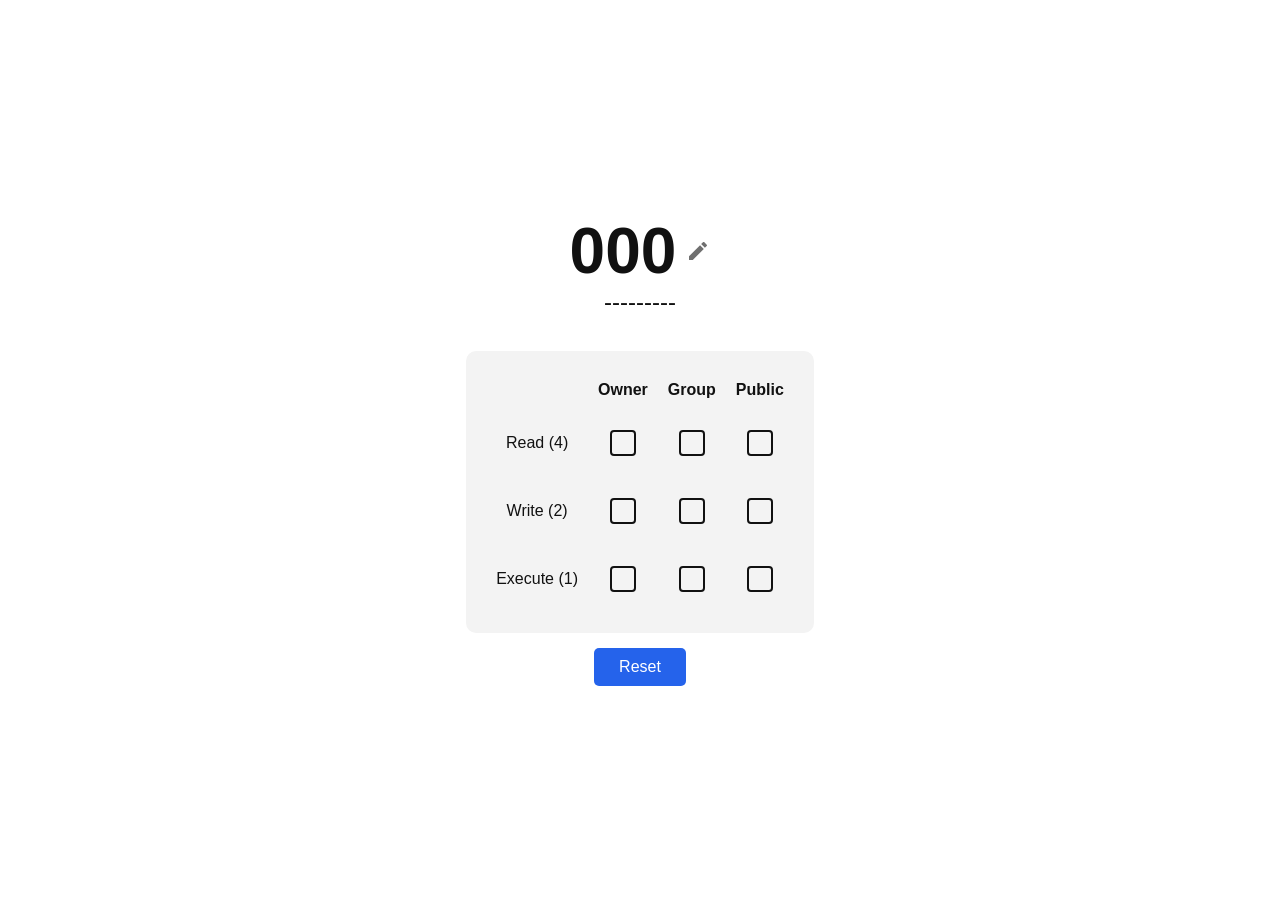
==== chmod-calculator.html @ 49e83a9e "App Ready" ====
<!DOCTYPE html>
<html lang="en">

<head>
  <meta charset="UTF-8">
  <meta name="viewport" content="width=device-width, initial-scale=1.0">
  <title>Chmod Calculator</title>

  <!-- PWA Manifest -->
  <link rel="manifest" href="manifest.json">

  <style>
    :root {
      --bg: #ffffff;
      --text: #111;
      --card: #f3f3f3;
      --accent: #2563eb;
    }

    @media (prefers-color-scheme: dark) {
      :root {
        --bg: #121212;
        --text: #f5f5f5;
        --card: #1e1e1e;
      }
    }

    body {
      margin: 0;
      font-family: Arial, sans-serif;
      background: var(--bg);
      color: var(--text);
      display: flex;
      flex-direction: column;
      align-items: center;
      justify-content: center;
      height: 100vh;
      transition: 0.3s;
      overflow: hidden;
    }

    h1 {
      font-size: 4rem;
      margin: 0;
    }

    .result-container {
      display: flex;
      flex-direction: column;
      align-items: center;
      justify-content: center;
      position: relative;
    }

    .octal-container {
      display: flex;
      align-items: center;
      gap: 10px;
    }

    #octal-input {
      font-size: 4rem;
      width: 120px;
      text-align: center;
      border: 2px solid var(--accent);
      border-radius: 8px;
      background: var(--bg);
      color: var(--text);
      display: none;
    }

    .edit-icon {
      cursor: pointer;
      fill: var(--text);
      width: 24px;
      height: 24px;
      opacity: 0.6;
      transition: 0.2s;
    }

    .edit-icon:hover {
      opacity: 1;
    }

    .error-msg {
      color: #ef4444;
      font-size: 0.9rem;
      margin-top: 5px;
      height: 1.2rem;
    }

    .symbolic {
      font-size: 1.5rem;
      margin-bottom: 10px;
    }

    .container {
      background: var(--card);
      padding: 20px;
      border-radius: 10px;
    }

    table {
      border-collapse: collapse;
    }

    td,
    th {
      padding: 10px;
      text-align: center;
    }

    .cb-wrap {
      display: inline-flex;
      align-items: center;
      justify-content: center;
      width: 48px;
      height: 48px;
      /* 👈 big tap target */
      cursor: pointer;
    }

    .cb-wrap input {
      display: none;
    }

    .cb-wrap span {
      width: 22px;
      height: 22px;
      border: 2px solid var(--text);
      border-radius: 4px;
      display: inline-block;
      position: relative;
    }

    /* Checked state */
    .cb-wrap input:checked+span {
      background: var(--accent);
      border-color: var(--accent);
    }

    .cb-wrap input:checked+span::after {
      content: "";
      position: absolute;
      left: 6px;
      top: 2px;
      width: 6px;
      height: 12px;
      border: solid white;
      border-width: 0 2px 2px 0;
      transform: rotate(45deg);
    }

    button {
      margin-top: 15px;
      padding: 10px 25px;
      border: none;
      background: var(--accent);
      color: white;
      border-radius: 5px;
      cursor: pointer;
      font-size: 16px;
    }

    .action-container {
      display: flex;
      align-items: center;
      justify-content: center;
    }
  </style>
</head>

<body>

  <main>

    <div class="result-container">
      <div class="octal-container">
        <h1 id="octal">000</h1>
        <input type="text" id="octal-input" maxlength="3" placeholder="755">
        <svg class="edit-icon" id="edit-btn" viewBox="0 0 24 24">
          <path d="M3 17.25V21h3.75L17.81 9.94l-3.75-3.75L3 17.25zM20.71 7.04c.39-.39.39-1.02 0-1.41l-2.34-2.34c-.39-.39-1.02-.39-1.41 0l-1.83 1.83 3.75 3.75 1.83-1.83z" />
        </svg>
      </div>
      <div class="symbolic" id="symbolic">---------</div>
      <div class="error-msg" id="error-msg"></div>
    </div>

    <div class="container">
      <table>
        <tr>
          <th></th>
          <th>Owner</th>
          <th>Group</th>
          <th>Public</th>
        </tr>

        <tr>
          <td>Read (4)</td>
          <td>
            <label class="cb-wrap">
              <input type="checkbox" data-col="0" data-val="4">
              <span></span>
            </label>
          </td>
          <td>
            <label class="cb-wrap">
              <input type="checkbox" data-col="1" data-val="4">
              <span></span>
            </label>
          </td>
          <td>
            <label class="cb-wrap">
              <input type="checkbox" data-col="2" data-val="4">
              <span></span>
            </label>
          </td>
        </tr>

        <tr>
          <td>Write (2)</td>
          <td>
            <label class="cb-wrap">
              <input type="checkbox" data-col="0" data-val="2">
              <span></span>
            </label>
          </td>
          <td>
            <label class="cb-wrap">
              <input type="checkbox" data-col="1" data-val="2">
              <span></span>
            </label>
          </td>
          <td>
            <label class="cb-wrap">
              <input type="checkbox" data-col="2" data-val="2">
              <span></span>
            </label>
          </td>
        </tr>

        <tr>
          <td>Execute (1)</td>
          <td>
            <label class="cb-wrap">
              <input type="checkbox" data-col="0" data-val="1">
              <span></span>
            </label>
          </td>
          <td>
            <label class="cb-wrap">
              <input type="checkbox" data-col="1" data-val="1">
              <span></span>
            </label>
          </td>
          <td>
            <label class="cb-wrap">
              <input type="checkbox" data-col="2" data-val="1">
              <span></span>
            </label>
          </td>
        </tr>
      </table>
    </div>


    <div class="action-container">
      <button class="toggle" onclick="resetState()">Reset</button>
    </div>
  </main>

  <script>
    const STORAGE_KEY = "chmod-state";

    const checkboxes = document.querySelectorAll("input[type=checkbox]");
    const octalDisplay = document.getElementById("octal");
    const octalInput = document.getElementById("octal-input");
    const editBtn = document.getElementById("edit-btn");
    const errorMsg = document.getElementById("error-msg");

    const pencilPath = "M3 17.25V21h3.75L17.81 9.94l-3.75-3.75L3 17.25zM20.71 7.04c.39-.39.39-1.02 0-1.41l-2.34-2.34c-.39-.39-1.02-.39-1.41 0l-1.83 1.83 3.75 3.75 1.83-1.83z";
    const xPath = "M19 6.41L17.59 5 12 10.59 6.41 5 5 6.41 10.59 12 5 17.59 6.41 19 12 13.41 17.59 19 19 17.59 13.41 12z";

    let isEditing = false;

    function updateEditIcon() {
      const path = editBtn.querySelector("path");
      path.setAttribute("d", isEditing ? xPath : pencilPath);
    }

    editBtn.addEventListener("click", () => {
      isEditing = !isEditing;
      updateEditIcon();
      if (isEditing) {
        octalInput.value = octalDisplay.textContent;
        octalDisplay.style.display = "none";
        octalInput.style.display = "block";
        octalInput.focus();
      } else {
        saveEdit();
      }
    });

    octalInput.addEventListener("keydown", (e) => {
      if (e.key === "Enter") {
        saveEdit();
      } else if (e.key === "Escape") {
        cancelEdit();
      }
    });

    octalInput.addEventListener("input", () => {
      validateAndSync();
    });

    function saveEdit() {
      if (validateAndSync()) {
        isEditing = false;
        updateEditIcon();
        octalDisplay.style.display = "block";
        octalInput.style.display = "none";
      }
    }

    function cancelEdit() {
      isEditing = false;
      updateEditIcon();
      octalDisplay.style.display = "block";
      octalInput.style.display = "none";
      errorMsg.textContent = "";
      update();
    }

    function validateAndSync() {
      const val = octalInput.value;
      if (val.length === 3 && /^[0-7]{3}$/.test(val)) {
        errorMsg.textContent = "";
        const digits = val.split("").map(Number);

        checkboxes.forEach(cb => {
          const col = parseInt(cb.dataset.col);
          const bitVal = parseInt(cb.dataset.val);
          cb.checked = (digits[col] & bitVal) !== 0;
        });

        update();
        saveState();
        return true;
      } else {
        if (val.length > 0) {
          errorMsg.textContent = "Invalid chmod: 3 digits, each 0-7";
        } else {
          errorMsg.textContent = "";
        }
        return false;
      }
    }

    // Load saved state on startup
    function loadState() {
      const saved = JSON.parse(localStorage.getItem(STORAGE_KEY) || "[]");

      checkboxes.forEach((cb, index) => {
        cb.checked = saved[index] || false;
      });

      update(); // refresh UI
    }

    // Save state whenever something changes
    function saveState() {
      const state = Array.from(checkboxes).map(cb => cb.checked);
      localStorage.setItem(STORAGE_KEY, JSON.stringify(state));
    }

    // Attach listeners
    checkboxes.forEach(cb => {
      cb.addEventListener("change", () => {
        update();
        saveState();
      });
    });

    function update() {
      let cols = [0, 0, 0];

      checkboxes.forEach(cb => {
        if (cb.checked) {
          let col = cb.dataset.col;
          let val = parseInt(cb.dataset.val);
          cols[col] += val;
        }
      });

      function toSymbol(n) {
        return [
          (n & 4) ? "r" : "-",
          (n & 2) ? "w" : "-",
          (n & 1) ? "x" : "-"
        ].join("");
      }

      let octal = cols.join("");
      let symbolic = cols.map(toSymbol).join("");

      document.getElementById("octal").textContent = octal;
      if (!isEditing) {
        octalInput.value = octal;
      }
      document.getElementById("symbolic").textContent = symbolic;
    }

    function resetState() {
      localStorage.removeItem(STORAGE_KEY);
      checkboxes.forEach(cb => cb.checked = false);
      update();
    }

    // Init
    loadState();

    // PWA setup (unchanged)
    const manifest = {
      name: "Chmod Calculator",
      short_name: "ChmodCalc",
      start_url: ".",
      display: "standalone",
      background_color: "#ffffff",
      theme_color: "#2563eb",
      icons: []
    };

    const blob = new Blob([JSON.stringify(manifest)], { type: 'application/json' });
    const manifestURL = URL.createObjectURL(blob);
    document.querySelector('link[rel="manifest"]').setAttribute('href', manifestURL);

    if ('serviceWorker' in navigator) {
      const swCode = `
      self.addEventListener('install', e => self.skipWaiting());
      self.addEventListener('fetch', e => {
        e.respondWith(fetch(e.request).catch(() => caches.match(e.request)));
      });
    `;
      const swBlob = new Blob([swCode], { type: 'text/javascript' });
      const swURL = URL.createObjectURL(swBlob);
      navigator.serviceWorker.register(swURL);
    }
  </script>

</body>

</html>
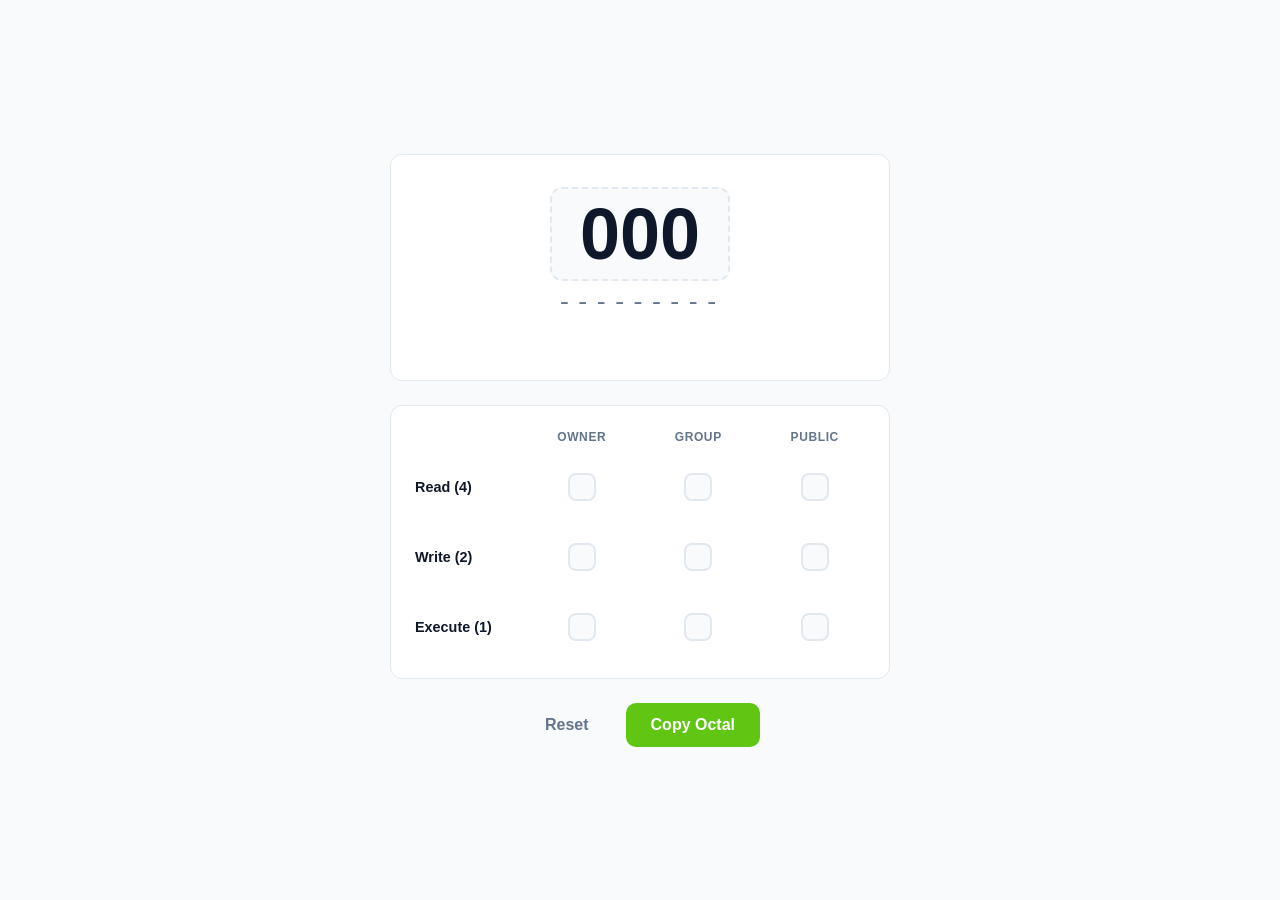
==== commit 21f7bc76: "Added major UI updates" ====
--- a/chmod-calculator.html
+++ b/chmod-calculator.html
@@ -1,6 +1,5 @@
 <!DOCTYPE html>
 <html lang="en">
-
 <head>
   <meta charset="UTF-8">
   <meta name="viewport" content="width=device-width, initial-scale=1.0">
@@ -11,261 +10,351 @@
 
   <style>
     :root {
-      --bg: #ffffff;
-      --text: #111;
-      --card: #f3f3f3;
-      --accent: #2563eb;
+      --bg: #f8fafc;
+      --fg: #0f172a;
+      --card-bg: #ffffff;
+      --accent: #61c514;
+      --accent-hover: #53ac12;
+      --border: #e2e8f0;
+      --muted: #64748b;
+      --error: #ef4444;
+      --success: #22c55e;
+      --shadow: 0 4px 6px -1px rgb(0 0 0 / 0.1), 0 2px 4px -2px rgb(0 0 0 / 0.1);
+      --radius: 12px;
+      --font-mono: 'JetBrains Mono', 'Fira Code', 'Courier New', monospace;
     }
 
     @media (prefers-color-scheme: dark) {
       :root {
-        --bg: #121212;
-        --text: #f5f5f5;
-        --card: #1e1e1e;
-      }
+        --bg: #0f172a;
+        --fg: #f8fafc;
+        --card-bg: #1e293b;
+        --border: #334155;
+        --muted: #94a3b8;
+        --shadow: 0 10px 15px -3px rgb(0 0 0 / 0.3), 0 4px 6px -4px rgb(0 0 0 / 0.3);
+      }
+    }
+
+    * {
+      box-sizing: border-box;
+      -webkit-tap-highlight-color: transparent;
     }
 
     body {
       margin: 0;
-      font-family: Arial, sans-serif;
+      font-family: -apple-system, BlinkMacSystemFont, "Segoe UI", Roboto, Helvetica, Arial, sans-serif;
       background: var(--bg);
-      color: var(--text);
+      color: var(--fg);
       display: flex;
       flex-direction: column;
       align-items: center;
       justify-content: center;
-      height: 100vh;
-      transition: 0.3s;
-      overflow: hidden;
-    }
-
-    h1 {
-      font-size: 4rem;
-      margin: 0;
-    }
-
-    .result-container {
+      min-height: 100vh;
+      transition: background 0.3s, color 0.3s;
+      padding: 20px;
+    }
+
+    main {
+      width: 100%;
+      max-width: 500px;
       display: flex;
       flex-direction: column;
+      gap: 24px;
+    }
+
+    .result-card {
+      background: var(--card-bg);
+      padding: 32px;
+      border-radius: var(--radius);
+      text-align: center;
+      border: 1px solid var(--border);
+    }
+
+    .octal-row {
+      display: flex;
       align-items: center;
       justify-content: center;
+      gap: 12px;
+      margin-bottom: 8px;
+    }
+
+    #octal-input {
+      font-size: 4.5rem;
+      font-weight: 800;
+      width: 180px;
+      text-align: center;
+      border: 2px dashed var(--border);
+      border-radius: var(--radius);
+      background: var(--bg);
+      color: var(--fg);
+      display: inline-block;
+      font-family: inherit;
+      font-variant-numeric: tabular-nums;
+      outline: none;
+      padding: 4px;
+      margin: 0;
+      transition: all 0.2s;
+    }
+
+    #octal-input:focus {
+      border-color: var(--accent);
+      background: var(--card-bg);
+      box-shadow: 0 0 0 3px rgba(97, 197, 20, 0.2);
+    }
+
+    #octal-input:hover {
+      border-color: var(--muted);
+    }
+
+    #symbolic {
+      font-family: var(--font-mono);
+      font-size: 1.5rem;
+      color: var(--muted);
+      letter-spacing: 4px;
+      font-weight: 500;
+    }
+
+    #error-msg {
+      color: var(--error);
+      font-size: 0.875rem;
+      margin-top: 12px;
+      min-height: 1.25rem;
+      font-weight: 500;
+    }
+
+    .permissions-card {
+      background: var(--card-bg);
+      padding: 24px;
+      border-radius: var(--radius);
+      border: 1px solid var(--border);
+    }
+
+    .grid {
+      display: grid;
+      grid-template-columns: 1fr 1fr 1fr 1fr;
+      gap: 16px;
+      align-items: center;
+    }
+
+    .grid-header {
+      font-weight: 600;
+      color: var(--muted);
+      text-transform: uppercase;
+      font-size: 0.75rem;
+      letter-spacing: 0.05em;
+      text-align: center;
+    }
+
+    .perm-label {
+      font-weight: 600;
+      font-size: 0.9rem;
+    }
+
+    .cb-cell {
+      display: flex;
+      justify-content: center;
+    }
+
+    .custom-cb {
       position: relative;
-    }
-
-    .octal-container {
+      width: 54px;
+      height: 54px;
+      cursor: pointer;
       display: flex;
       align-items: center;
-      gap: 10px;
-    }
-
-    #octal-input {
-      font-size: 4rem;
-      width: 120px;
-      text-align: center;
-      border: 2px solid var(--accent);
+      justify-content: center;
+    }
+
+    .custom-cb input {
+      position: absolute;
+      opacity: 0;
+      cursor: pointer;
+      height: 0;
+      width: 0;
+    }
+
+    .checkmark {
+      height: 28px;
+      width: 28px;
+      background-color: var(--bg);
+      border: 2px solid var(--border);
       border-radius: 8px;
-      background: var(--bg);
-      color: var(--text);
-      display: none;
-    }
-
-    .edit-icon {
-      cursor: pointer;
-      fill: var(--text);
-      width: 24px;
-      height: 24px;
-      opacity: 0.6;
-      transition: 0.2s;
-    }
-
-    .edit-icon:hover {
-      opacity: 1;
-    }
-
-    .error-msg {
-      color: #ef4444;
-      font-size: 0.9rem;
-      margin-top: 5px;
-      height: 1.2rem;
-    }
-
-    .symbolic {
-      font-size: 1.5rem;
-      margin-bottom: 10px;
-    }
-
-    .container {
-      background: var(--card);
-      padding: 20px;
-      border-radius: 10px;
-    }
-
-    table {
-      border-collapse: collapse;
-    }
-
-    td,
-    th {
-      padding: 10px;
-      text-align: center;
-    }
-
-    .cb-wrap {
-      display: inline-flex;
-      align-items: center;
-      justify-content: center;
-      width: 48px;
-      height: 48px;
-      /* 👈 big tap target */
-      cursor: pointer;
-    }
-
-    .cb-wrap input {
-      display: none;
-    }
-
-    .cb-wrap span {
-      width: 22px;
-      height: 22px;
-      border: 2px solid var(--text);
-      border-radius: 4px;
-      display: inline-block;
+      transition: all 0.2s cubic-bezier(0.4, 0, 0.2, 1);
       position: relative;
     }
 
-    /* Checked state */
-    .cb-wrap input:checked+span {
-      background: var(--accent);
+    .custom-cb:hover input ~ .checkmark {
       border-color: var(--accent);
     }
 
-    .cb-wrap input:checked+span::after {
+    .custom-cb input:checked ~ .checkmark {
+      background-color: var(--accent);
+      border-color: var(--accent);
+      transform: scale(1.1);
+    }
+
+    .checkmark:after {
       content: "";
       position: absolute;
-      left: 6px;
-      top: 2px;
+      display: none;
+      left: 8px;
+      top: 4px;
       width: 6px;
       height: 12px;
       border: solid white;
-      border-width: 0 2px 2px 0;
+      border-width: 0 2.5px 2.5px 0;
       transform: rotate(45deg);
     }
 
-    button {
-      margin-top: 15px;
-      padding: 10px 25px;
-      border: none;
+    .custom-cb input:checked ~ .checkmark:after {
+      display: block;
+    }
+
+    .actions {
+      display: flex;
+      gap: 12px;
+      justify-content: center;
+    }
+
+    button.btn {
+      padding: 12px 24px;
+      border-radius: 10px;
+      font-weight: 600;
+      font-size: 1rem;
+      cursor: pointer;
+      transition: all 0.2s;
+      border: 1px solid transparent;
+      outline: none;
+    }
+
+    .btn-primary {
       background: var(--accent);
       color: white;
-      border-radius: 5px;
-      cursor: pointer;
-      font-size: 16px;
-    }
-
-    .action-container {
-      display: flex;
-      align-items: center;
-      justify-content: center;
+    }
+
+    .btn-primary:hover {
+      background: var(--accent-hover);
+      transform: translateY(-1px);
+    }
+
+    .btn-outline {
+      background: transparent;
+      border-color: var(--border);
+      color: var(--muted);
+    }
+
+    .btn-outline:hover {
+      background: var(--bg);
+      color: var(--fg);
+      border-color: var(--muted);
+    }
+
+    @media (max-width: 480px) {
+      .octal-row {
+        gap: 8px;
+      }
+      .grid-header {
+        font-size: 0.65rem;
+      }
+      .perm-label {
+        font-size: 0.8rem;
+      }
+      #octal-input {
+        font-size: 3.5rem;
+        width: 140px;
+      }
+      .result-card {
+        padding: 24px 16px;
+      }
     }
   </style>
 </head>
-
 <body>
 
   <main>
-
-    <div class="result-container">
-      <div class="octal-container">
-        <h1 id="octal">000</h1>
-        <input type="text" id="octal-input" maxlength="3" placeholder="755">
-        <svg class="edit-icon" id="edit-btn" viewBox="0 0 24 24">
-          <path d="M3 17.25V21h3.75L17.81 9.94l-3.75-3.75L3 17.25zM20.71 7.04c.39-.39.39-1.02 0-1.41l-2.34-2.34c-.39-.39-1.02-.39-1.41 0l-1.83 1.83 3.75 3.75 1.83-1.83z" />
-        </svg>
+    <div class="result-card">
+      <div class="octal-row">
+        <input type="text" id="octal-input" maxlength="3" placeholder="000" autocomplete="off" aria-label="Octal value">
       </div>
-      <div class="symbolic" id="symbolic">---------</div>
-      <div class="error-msg" id="error-msg"></div>
+      <div id="symbolic">---------</div>
+      <div id="error-msg"></div>
     </div>
 
-    <div class="container">
-      <table>
-        <tr>
-          <th></th>
-          <th>Owner</th>
-          <th>Group</th>
-          <th>Public</th>
-        </tr>
-
-        <tr>
-          <td>Read (4)</td>
-          <td>
-            <label class="cb-wrap">
-              <input type="checkbox" data-col="0" data-val="4">
-              <span></span>
-            </label>
-          </td>
-          <td>
-            <label class="cb-wrap">
-              <input type="checkbox" data-col="1" data-val="4">
-              <span></span>
-            </label>
-          </td>
-          <td>
-            <label class="cb-wrap">
-              <input type="checkbox" data-col="2" data-val="4">
-              <span></span>
-            </label>
-          </td>
-        </tr>
-
-        <tr>
-          <td>Write (2)</td>
-          <td>
-            <label class="cb-wrap">
-              <input type="checkbox" data-col="0" data-val="2">
-              <span></span>
-            </label>
-          </td>
-          <td>
-            <label class="cb-wrap">
-              <input type="checkbox" data-col="1" data-val="2">
-              <span></span>
-            </label>
-          </td>
-          <td>
-            <label class="cb-wrap">
-              <input type="checkbox" data-col="2" data-val="2">
-              <span></span>
-            </label>
-          </td>
-        </tr>
-
-        <tr>
-          <td>Execute (1)</td>
-          <td>
-            <label class="cb-wrap">
-              <input type="checkbox" data-col="0" data-val="1">
-              <span></span>
-            </label>
-          </td>
-          <td>
-            <label class="cb-wrap">
-              <input type="checkbox" data-col="1" data-val="1">
-              <span></span>
-            </label>
-          </td>
-          <td>
-            <label class="cb-wrap">
-              <input type="checkbox" data-col="2" data-val="1">
-              <span></span>
-            </label>
-          </td>
-        </tr>
-      </table>
+    <div class="permissions-card">
+      <div class="grid">
+        <div class="grid-spacer"></div>
+        <div class="grid-header">Owner</div>
+        <div class="grid-header">Group</div>
+        <div class="grid-header">Public</div>
+
+        <!-- Read -->
+        <div class="perm-label">Read (4)</div>
+        <div class="cb-cell">
+          <label class="custom-cb">
+            <input type="checkbox" data-col="0" data-val="4">
+            <span class="checkmark"></span>
+          </label>
+        </div>
+        <div class="cb-cell">
+          <label class="custom-cb">
+            <input type="checkbox" data-col="1" data-val="4">
+            <span class="checkmark"></span>
+          </label>
+        </div>
+        <div class="cb-cell">
+          <label class="custom-cb">
+            <input type="checkbox" data-col="2" data-val="4">
+            <span class="checkmark"></span>
+          </label>
+        </div>
+
+        <!-- Write -->
+        <div class="perm-label">Write (2)</div>
+        <div class="cb-cell">
+          <label class="custom-cb">
+            <input type="checkbox" data-col="0" data-val="2">
+            <span class="checkmark"></span>
+          </label>
+        </div>
+        <div class="cb-cell">
+          <label class="custom-cb">
+            <input type="checkbox" data-col="1" data-val="2">
+            <span class="checkmark"></span>
+          </label>
+        </div>
+        <div class="cb-cell">
+          <label class="custom-cb">
+            <input type="checkbox" data-col="2" data-val="2">
+            <span class="checkmark"></span>
+          </label>
+        </div>
+
+        <!-- Execute -->
+        <div class="perm-label">Execute (1)</div>
+        <div class="cb-cell">
+          <label class="custom-cb">
+            <input type="checkbox" data-col="0" data-val="1">
+            <span class="checkmark"></span>
+          </label>
+        </div>
+        <div class="cb-cell">
+          <label class="custom-cb">
+            <input type="checkbox" data-col="1" data-val="1">
+            <span class="checkmark"></span>
+          </label>
+        </div>
+        <div class="cb-cell">
+          <label class="custom-cb">
+            <input type="checkbox" data-col="2" data-val="1">
+            <span class="checkmark"></span>
+          </label>
+        </div>
+      </div>
     </div>
 
-
-    <div class="action-container">
-      <button class="toggle" onclick="resetState()">Reset</button>
+    <div class="actions">
+      <button class="btn btn-outline" onclick="resetState()">Reset</button>
+      <button class="btn btn-primary" id="copy-btn" onclick="copyToClipboard()">Copy Octal</button>
     </div>
   </main>
 
@@ -273,63 +362,18 @@
     const STORAGE_KEY = "chmod-state";
 
     const checkboxes = document.querySelectorAll("input[type=checkbox]");
-    const octalDisplay = document.getElementById("octal");
     const octalInput = document.getElementById("octal-input");
-    const editBtn = document.getElementById("edit-btn");
     const errorMsg = document.getElementById("error-msg");
-
-    const pencilPath = "M3 17.25V21h3.75L17.81 9.94l-3.75-3.75L3 17.25zM20.71 7.04c.39-.39.39-1.02 0-1.41l-2.34-2.34c-.39-.39-1.02-.39-1.41 0l-1.83 1.83 3.75 3.75 1.83-1.83z";
-    const xPath = "M19 6.41L17.59 5 12 10.59 6.41 5 5 6.41 10.59 12 5 17.59 6.41 19 12 13.41 17.59 19 19 17.59 13.41 12z";
-
-    let isEditing = false;
-
-    function updateEditIcon() {
-      const path = editBtn.querySelector("path");
-      path.setAttribute("d", isEditing ? xPath : pencilPath);
-    }
-
-    editBtn.addEventListener("click", () => {
-      isEditing = !isEditing;
-      updateEditIcon();
-      if (isEditing) {
-        octalInput.value = octalDisplay.textContent;
-        octalDisplay.style.display = "none";
-        octalInput.style.display = "block";
-        octalInput.focus();
-      } else {
-        saveEdit();
-      }
-    });
 
     octalInput.addEventListener("keydown", (e) => {
       if (e.key === "Enter") {
-        saveEdit();
-      } else if (e.key === "Escape") {
-        cancelEdit();
+        octalInput.blur();
       }
     });
 
     octalInput.addEventListener("input", () => {
       validateAndSync();
     });
-
-    function saveEdit() {
-      if (validateAndSync()) {
-        isEditing = false;
-        updateEditIcon();
-        octalDisplay.style.display = "block";
-        octalInput.style.display = "none";
-      }
-    }
-
-    function cancelEdit() {
-      isEditing = false;
-      updateEditIcon();
-      octalDisplay.style.display = "block";
-      octalInput.style.display = "none";
-      errorMsg.textContent = "";
-      update();
-    }
 
     function validateAndSync() {
       const val = octalInput.value;
@@ -343,7 +387,7 @@
           cb.checked = (digits[col] & bitVal) !== 0;
         });
 
-        update();
+        update(true);
         saveState();
         return true;
       } else {
@@ -352,28 +396,29 @@
         } else {
           errorMsg.textContent = "";
         }
+        
+        checkboxes.forEach(cb => cb.checked = false);
+        update(true);
+        saveState();
         return false;
       }
     }
 
-    // Load saved state on startup
     function loadState() {
       const saved = JSON.parse(localStorage.getItem(STORAGE_KEY) || "[]");
-
-      checkboxes.forEach((cb, index) => {
-        cb.checked = saved[index] || false;
-      });
-
-      update(); // refresh UI
-    }
-
-    // Save state whenever something changes
+      if (saved.length === checkboxes.length) {
+        checkboxes.forEach((cb, index) => {
+          cb.checked = saved[index] || false;
+        });
+      }
+      update();
+    }
+
     function saveState() {
       const state = Array.from(checkboxes).map(cb => cb.checked);
       localStorage.setItem(STORAGE_KEY, JSON.stringify(state));
     }
 
-    // Attach listeners
     checkboxes.forEach(cb => {
       cb.addEventListener("change", () => {
         update();
@@ -381,12 +426,11 @@
       });
     });
 
-    function update() {
+    function update(skipInputSync = false) {
       let cols = [0, 0, 0];
-
       checkboxes.forEach(cb => {
         if (cb.checked) {
-          let col = cb.dataset.col;
+          let col = parseInt(cb.dataset.col);
           let val = parseInt(cb.dataset.val);
           cols[col] += val;
         }
@@ -403,8 +447,7 @@
       let octal = cols.join("");
       let symbolic = cols.map(toSymbol).join("");
 
-      document.getElementById("octal").textContent = octal;
-      if (!isEditing) {
+      if (!skipInputSync) {
         octalInput.value = octal;
       }
       document.getElementById("symbolic").textContent = symbolic;
@@ -414,39 +457,57 @@
       localStorage.removeItem(STORAGE_KEY);
       checkboxes.forEach(cb => cb.checked = false);
       update();
+      errorMsg.textContent = "";
+    }
+
+    function copyToClipboard() {
+      const text = octalInput.value;
+      navigator.clipboard.writeText(text).then(() => {
+        const btn = document.getElementById('copy-btn');
+        const originalText = btn.textContent;
+        btn.textContent = 'Copied!';
+        const originalBg = btn.style.background;
+        btn.style.background = 'var(--success)';
+        setTimeout(() => {
+          btn.textContent = originalText;
+          btn.style.background = originalBg;
+        }, 1500);
+      });
     }
 
     // Init
     loadState();
 
-    // PWA setup (unchanged)
+    // PWA setup (inline manifest and SW)
     const manifest = {
       name: "Chmod Calculator",
       short_name: "ChmodCalc",
       start_url: ".",
       display: "standalone",
-      background_color: "#ffffff",
+      background_color: "#f8fafc",
       theme_color: "#2563eb",
       icons: []
     };
 
     const blob = new Blob([JSON.stringify(manifest)], { type: 'application/json' });
     const manifestURL = URL.createObjectURL(blob);
-    document.querySelector('link[rel="manifest"]').setAttribute('href', manifestURL);
+    const link = document.querySelector('link[rel="manifest"]') || document.createElement('link');
+    link.rel = 'manifest';
+    link.href = manifestURL;
+    if (!link.parentNode) document.head.appendChild(link);
 
     if ('serviceWorker' in navigator) {
       const swCode = `
-      self.addEventListener('install', e => self.skipWaiting());
-      self.addEventListener('fetch', e => {
-        e.respondWith(fetch(e.request).catch(() => caches.match(e.request)));
-      });
-    `;
+        self.addEventListener('install', e => self.skipWaiting());
+        self.addEventListener('fetch', e => {
+          e.respondWith(fetch(e.request).catch(() => caches.match(e.request)));
+        });
+      `;
       const swBlob = new Blob([swCode], { type: 'text/javascript' });
       const swURL = URL.createObjectURL(swBlob);
-      navigator.serviceWorker.register(swURL);
+      navigator.serviceWorker.register(swURL).catch(console.error);
     }
   </script>
 
 </body>
-
 </html>
